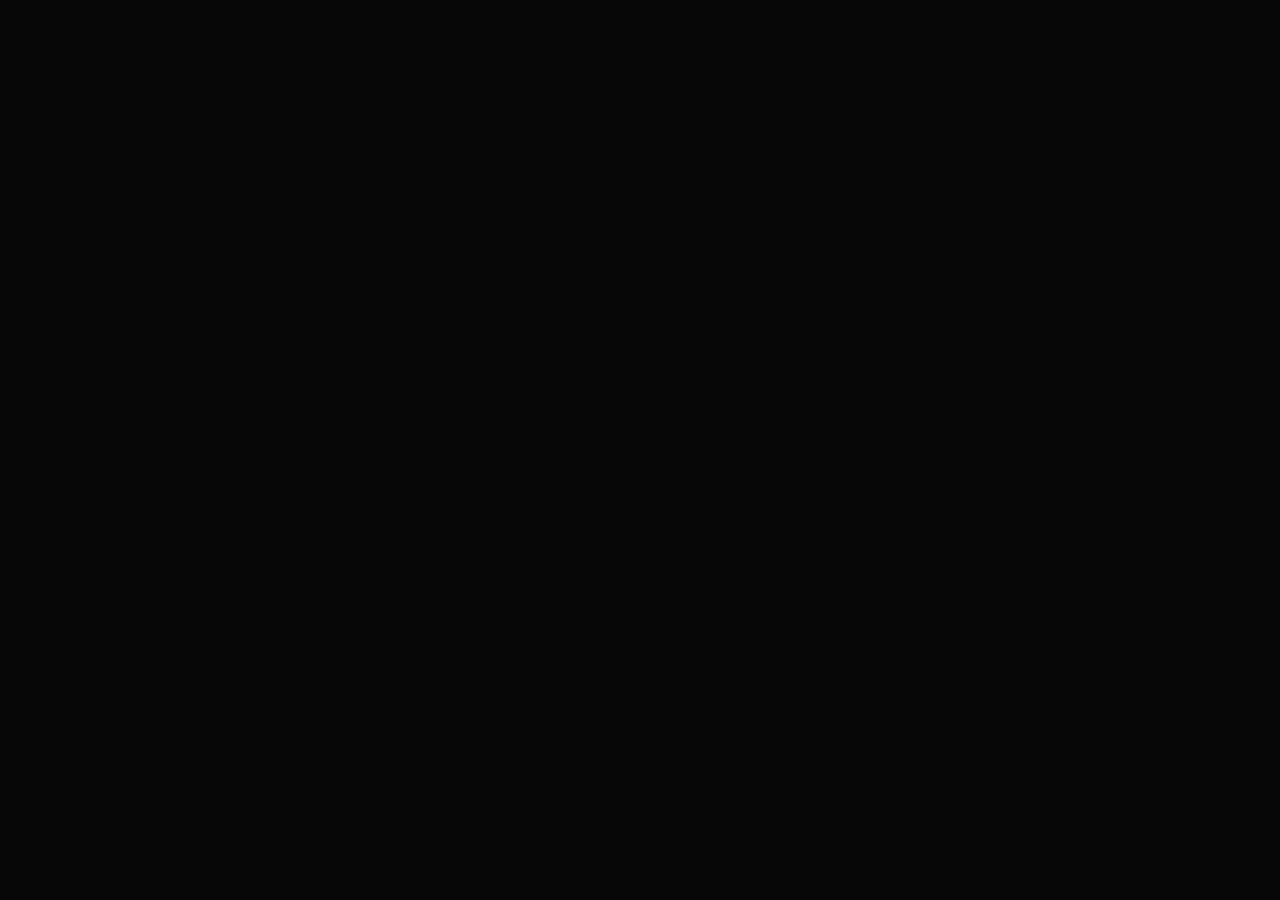
==== wp-content/themes/Mugeo/acervo.html @ 86984d99 "Fazendo o Hero do site" ====
<!DOCTYPE html>
<html lang="pt-br">
<head>
  <meta charset="UTF-8">
  <meta name="viewport" content="width=device-width, initial-scale=1.0">
  <title>Mugeo - Museu geológico UFRR</title>
  <link href="https://fonts.googleapis.com/css2?family=Archivo:wght@400;700&family=Cardo&display=swap" rel="stylesheet">
  <link rel="stylesheet" href="styles/reset.css">
  <link rel="stylesheet" href="styles/style.css">
  <link rel="shortcut icon" href="src/favicon.png" type="image/x-icon">
</head>
<body>
  
</body>
</html>
---- wp-content/themes/Mugeo/styles/style.css ----
/* Geral */
.estrutura {
  display: grid;
  grid-template-columns: minmax(160px, 1fr) 1fr;
  grid-template-areas: 
  "header header header"
  "hero hero hero"
  "content content content"
  "footer footer footer"
  ;
}

body {
  background: #090808;
}

/* Header */
.header {
  grid-area: header;
  background: rgba(0, 0, 0, .5);
  padding: 15px;
  display: grid;
  grid-template-columns: 1fr auto;
  align-items: center;
  z-index: 1;
}

.logo {
  max-width: 150px;
  margin-left: 231px;
}

.logo_a {
  display: flex;
  max-width: 20px;
  align-items: center;
}

.header nav ul {
  display: flex;
  flex-wrap: wrap;
  padding-right: 231px;
}

.header nav a {
  display: block;
  padding: 10px;
  color: white;
  font-size: 18px;
  font-family: 'Cardo', serif;
  transition: .1s;
}

.header nav a:hover {
  text-decoration: underline;
}

.header li + li {
  margin-left: 20px;
}

/* Hero */

.hero{
  position: absolute;
  top: 0;
  grid-area: hero;
  background-image: url("../src/imgs/mugeo_hero.png");
  background-size: 1920px;
  background-repeat: no-repeat;
  font-family: 'Cardo', serif;
  width: 100%;
  height: 1080px;
  color: #F1F3F8;
}

h1 {
  font-size: 93px;
}

.hero p {
  display: inline;
}

.hero a {
  color: #F1F3F8;
  text-decoration: underline;
}

.linha {
  width: 92px;
  padding-bottom: 4px;
}

.linha_small{
  width: 50px;
}

.linha_regular {
  width: 335px;
  padding-bottom: 2px;
  padding-left: 5px;
}

.title {
  position: absolute;
  top: 180px;
  left: 250px;
}

/* Slider do Hero */

.slider-wrapper {
  display: flex;
  position: absolute;
  
  width: 940px;
  top: 500px;
  left: 250px;
}

.slider-wrapper img:nth-child(1) {
  margin-left: -8.5px;
  width: 250px;
}

.slider-wrapper p {
  font-family: 'Archivo';
  font-size: 14px;
  line-height: 15px;
  letter-spacing: 1px;
}

.slider-wrapper h3 {
  font-weight: 700;
  font-size: 18px;
  line-height: 0px;
  margin-top: 15px;
  margin-bottom: 11px;
}

.slider-wrapper div + div {
  margin-left: 30px;
}
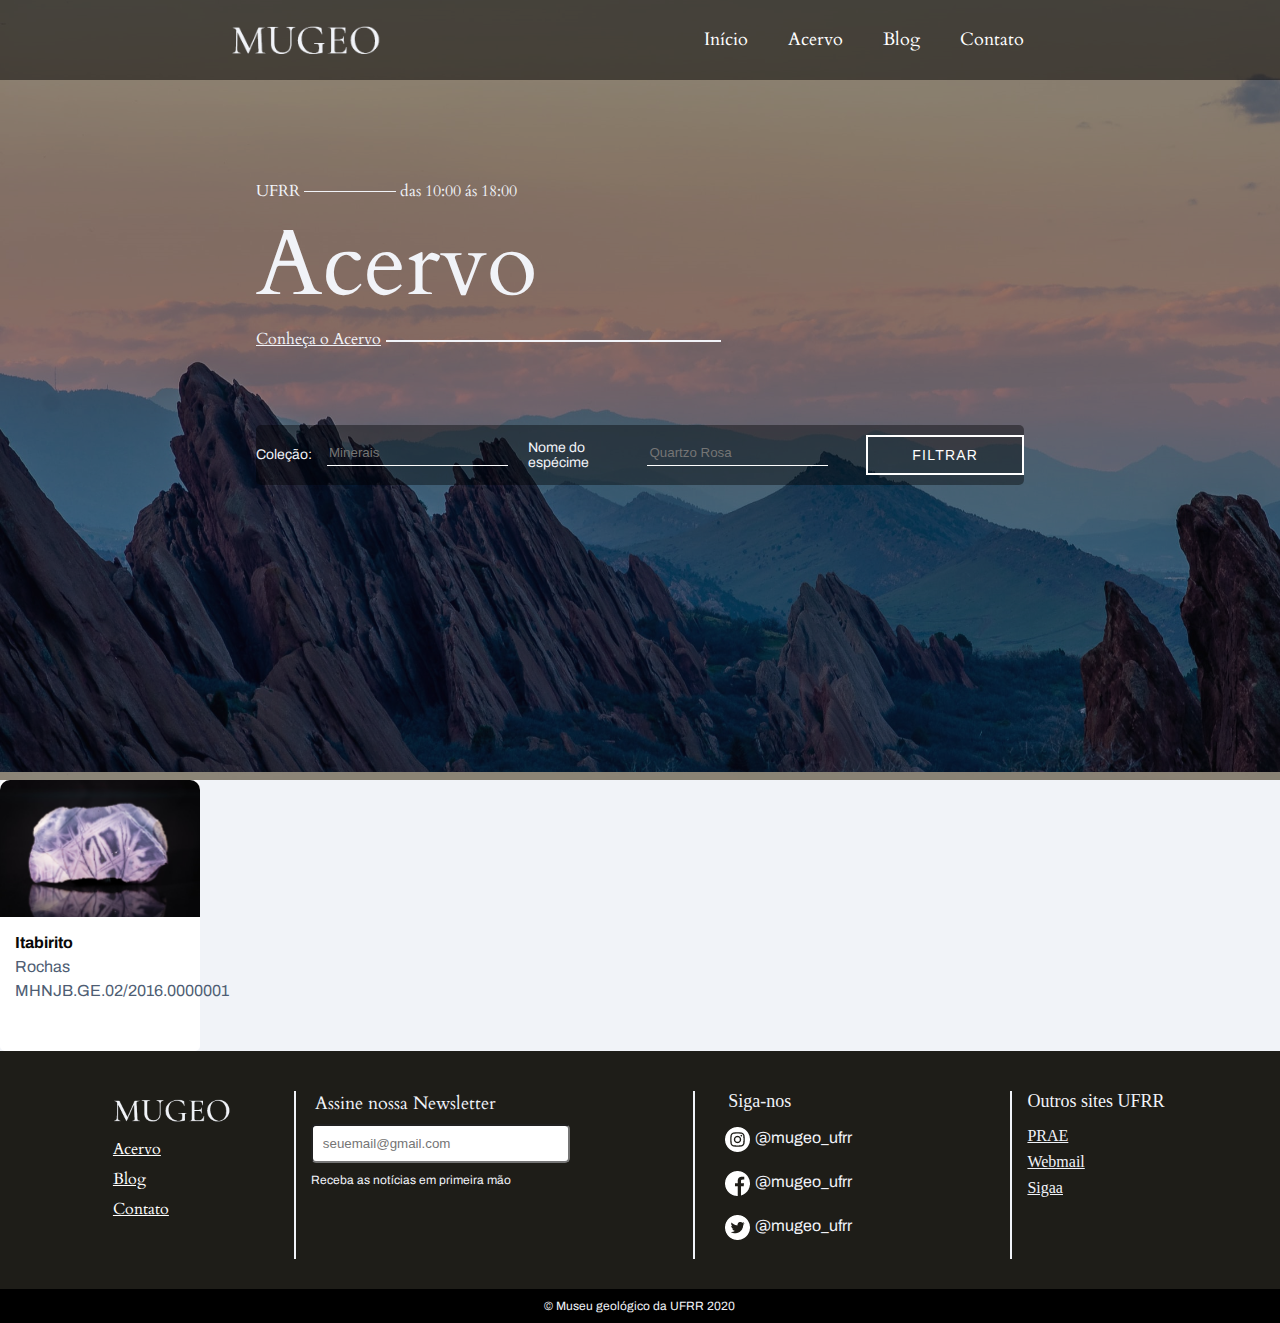
==== commit 020667f4: "Fazendo Hero, Filtro e Itens do Acervo" ====
--- a/wp-content/themes/Mugeo/acervo.html
+++ b/wp-content/themes/Mugeo/acervo.html
@@ -7,9 +7,112 @@
   <link href="https://fonts.googleapis.com/css2?family=Archivo:wght@400;700&family=Cardo&display=swap" rel="stylesheet">
   <link rel="stylesheet" href="styles/reset.css">
   <link rel="stylesheet" href="styles/style.css">
+  <link rel="stylesheet" href="styles/responsivo.css">
+  <link rel="stylesheet" href="styles/acervo.css">
   <link rel="shortcut icon" href="src/favicon.png" type="image/x-icon">
 </head>
 <body>
-  
+  <div class="estrutura">
+    <header class="header">
+      <div>
+        <a href="index.html" class="logo_a" ><img src="src/imgs/mugeo_logo.png" class="logo"  alt="Logo Mugeo"></a>
+      </div>
+      <nav class="nav">
+        <ul>
+          <li><a href="index.html">Início</a></li>
+          <li><a href="acervo.html">Acervo</a></li>
+          <li><a href="blog.html">Blog</a></li>
+          <li><a href="contato.html">Contato</a></li>
+        </ul>
+        
+        
+      </nav>
+    </header>
+
+    <div class="hero">
+      <div class="title">
+        <p>UFRR</p> <img class="linha" src="src/imgs/line_small.png" alt="Linha">
+        <p>das 10:00 ás 18:00</p>
+        <h1>Acervo</h1>
+        <a href="acervo.html">Conheça o Acervo</a><img class="linha_regular" src="src/imgs/line_regular.png" alt="Linha">
+      </div>
+      
+      <div class="input-wrapper">
+        <label for="">Coleção:</label>
+        <input type="text" placeholder="Minerais">
+        <label for="">Nome do espécime</label>
+        <input type="text" placeholder="Quartzo Rosa">
+        <button>Filtrar</button>
+      </div>
+    </div>
+
+    <section class="acervo">
+      <div class="acervo-grid">
+        <div class="acervo-item">
+          <img src="src/imgs/acervo-item.png" alt="">
+            <div class="acervo-item-description">
+            <p>
+              <strong>Itabirito</strong>
+            </p>
+            <p>
+              Rochas
+            </p>
+            <p>
+              MHNJB.GE.02/2016.0000001
+            </p>
+          </div>
+        </div>
+      </div>
+    </section>
+
+    <footer class="footer">
+
+      <div class="footer_grid">
+        <div class="footer_column_1">
+          <img src="src/imgs/mugeo_logo.png" alt="Mugeo">
+          <ul>
+            <li><a href="acervo.html">Acervo</a></li>
+            <li><a href="blog.html">Blog</a></li>
+            <li><a href="contato.html">Contato</a></li>
+          </ul>
+        </div>
+        <div class="footer_column_2">
+          <h3>Assine nossa Newsletter</h3>
+          <form action="">
+            <input type="text" name="email" id="email" placeholder="seuemail@gmail.com">
+          </form>
+          <p>Receba as notícias em primeira mão</p>
+        </div>
+        <div class="footer_column_3">
+          <h3>Siga-nos</h3>
+          <div class="social social_footer">
+            <ul>
+              <li>
+                <a href="https://www.instagram.com/"><img src="src/imgs/icons/instagram_white_icon.png" alt="Instagram Icon"><p>@mugeo_ufrr</p></a>
+              </li>
+              <li>
+                <a href="https://www.facebook.com/"><img src="src/imgs/icons/facebook_white_icon.png" alt="Instagram Icon"><p>@mugeo_ufrr</p></a>
+              </li>
+              <li>
+                <a href="https://twitter.com/home"><img src="src/imgs/icons/twitter_white_icon.png" alt="Instagram Icon"><p>@mugeo_ufrr</p></a>
+              </li>
+            </ul>
+          </div>
+        </div>
+        <div class="footer_column_4">
+          <h3>Outros sites UFRR</h3>
+          <ul>
+            <li><a href="http://prae.ufrr.br/">PRAE</a></li>
+            <li><a href="https://webmail.ufrr.br/">Webmail</a></li>
+            <li><a href="https://sigaa.ufrr.br/">Sigaa</a></li>
+          </ul>
+        </div>
+      </div>
+
+    </footer>
+        <div class="copyright">
+          <p>© Museu geológico da UFRR 2020</p>
+        </div>
+  </div>
 </body>
 </html>--- a/wp-content/themes/Mugeo/styles/style.css
+++ b/wp-content/themes/Mugeo/styles/style.css
@@ -1,28 +1,29 @@
 /* Geral */
 .estrutura {
   display: grid;
-  grid-template-columns: minmax(160px, 1fr) 1fr;
+  grid-template-columns: 1fr 1fr 1fr;
   grid-template-areas: 
   "header header header"
   "hero hero hero"
   "content content content"
   "footer footer footer"
+  "copyright copyright copyright"
   ;
 }
 
 body {
   background: #090808;
+  background-image: url("../src/imgs/mugeo_hero.png");
 }
 
 /* Header */
 .header {
   grid-area: header;
   background: rgba(0, 0, 0, .5);
-  padding: 15px;
+  padding: 15px 15px 15px 0;
   display: grid;
   grid-template-columns: 1fr auto;
   align-items: center;
-  z-index: 1;
 }
 
 .logo {
@@ -62,20 +63,19 @@
 /* Hero */
 
 .hero{
-  position: absolute;
-  top: 0;
   grid-area: hero;
-  background-image: url("../src/imgs/mugeo_hero.png");
-  background-size: 1920px;
+  display: block;
+  margin: 0 auto;
+  background-size: 100%;
   background-repeat: no-repeat;
   font-family: 'Cardo', serif;
-  width: 100%;
-  height: 1080px;
+  width: 60%;
+  height: 700px;
   color: #F1F3F8;
 }
 
 h1 {
-  font-size: 93px;
+  font-size: 5.8rem;
 }
 
 .hero p {
@@ -103,20 +103,13 @@
 }
 
 .title {
-  position: absolute;
-  top: 180px;
-  left: 250px;
+  margin: 100px auto 20px;
 }
 
 /* Slider do Hero */
 
 .slider-wrapper {
   display: flex;
-  position: absolute;
-  
-  width: 940px;
-  top: 500px;
-  left: 250px;
 }
 
 .slider-wrapper img:nth-child(1) {
@@ -140,5 +133,370 @@
 }
 
 .slider-wrapper div + div {
-  margin-left: 30px;
+  margin-left: 1.5%;
+}
+
+/* Conteúdo */
+
+.main {
+  background-color: #F1F3F8;
+  grid-area: content;
+}
+
+.content_grid {
+  width: 980px;
+  margin: 0 auto;
+}
+
+.main h3 {
+  margin-top: 70px; 
+  font-size: 28px;
+  font-weight: 700;
+  font-family: 'Archivo';
+}
+
+.main .linha_preta {
+  display: grid;
+  grid-template-columns: 1fr;
+  margin-top: 8px; 
+  width: 100%;
+  height: 2px;
+  padding-bottom: 48px;
+}
+
+/* Notícias relevantes */
+
+.main article {
+  width: 100%;
+  display: grid;
+  grid-template-rows: 40px 20px 96px;
+  grid-template-areas: 
+  "foto article-title"
+  "foto article-label"
+  "foto article-content"
+  "foto article-button"
+  "blog blog"
+  ;
+  column-gap: 10px;
+}
+
+.main article:not(:nth-child(3)) {
+  margin-top: 35px;
+
+}
+
+.main article img {
+  margin-left: -8.5px;
+  grid-area: foto;
+  box-shadow: 0px 3px 6 rgba(0, 0, 0, 0.4);
+}
+
+.main article h4 {
+  padding-top: 10px;
+  font-size: 18px;
+  font-family: 'Archivo';
+  line-height: 20px;
+  grid-area: article-title;
+}
+
+.main article label {
+  font-size: 14px;
+  font-family: 'Archivo';
+  grid-area: article-label;
+  margin: 0px;
+  color: rgba(0, 0, 0, 0.7);
+}
+
+.main .article-content {
+  grid-area: article-content;
+  font-size: 16px;
+  font-family: 'Archivo';
+}
+
+.main article .article-button {
+  display: flex;
+  background-color: #1E1D18;
+  border-radius: 1px;
+  width: 160px;
+  height: 50px;
+  cursor: pointer;
+  transition: 0.5s;
+}
+
+.main article .article-button:hover {
+  text-decoration: underline;
+  text-decoration-color: #F1F3F8;
+  width: 165px;
+}
+
+.main article .article-button p {
+  margin: 0 auto;
+  align-self: center;
+  font-size: 14px;
+  font-family: 'Archivo';
+  font-weight: 700;
+  color: #F1F3F8;
+}
+
+#line_with_opacity {
+  width: 100%;
+}
+
+.blog-button {
+  grid-area: blog;
+  display: flex;
+  margin: 0 auto;
+  width: 200px;
+  height: 45px;
+  background: transparent;
+  border: 2px solid #1E1D18;
+  border-radius: 2px;
+  cursor: pointer;
+  transition: 0.5s;
+  margin-top: 20px;
+}
+
+.blog-button:hover {
+  box-shadow: 0px 0px 6px black;
+}
+
+.blog-button p {
+  align-self: center;
+  margin: 0 auto;
+  font-family: 'Archivo';
+  font-size: 14px;
+  letter-spacing: 1.5px;
+}
+
+/* Planeje sua visita */
+
+.visita {
+  width: 100%;
+}
+
+.visita_grid {
+  margin-top: -25px;
+  display: grid;
+  grid-template-columns: 1.5fr 1fr;
+  grid-template-areas: 
+  "foto foto"
+  "horario local"
+  ;
+}
+
+.visita_grid img{
+  grid-area: foto;
+  margin-bottom: 50px;
+  width: 100%; 
+}
+
+.horario {
+  grid-area: horario;
+  display: block;
+  position: relative;
+}
+
+.horario h2, .local h2 {
+  font-size: 18px;
+  font-family: 'Archivo';
+  font-weight: 700;
+  line-height: 20px;
+  margin-bottom: 40px;
+}
+
+.horario p, .local p{
+  font-size: 16px;
+  font-family: 'Archivo';
+  line-height: 40px;
+}
+
+.horario p + p {
+  position: absolute;
+  top: 60px;
+  left: 300px;
+}
+
+.local {
+  grid-area: local;
+  display: block;
+}
+
+/* Contato */
+
+.contato_grid {
+  display: grid;
+  grid-template-columns: 1fr 1fr;
+  grid-template-areas: 
+  "foto social"
+  ;
+  gap: 20px;
+}
+
+.contato_grid img:nth-child(1) {
+  grid-area: foto;
+}
+
+.social {
+  grid-area: social;
+}
+
+.social h2 {
+  font-size: 18px;
+  font-family: 'Archivo';
+  font-weight: 700;
+  line-height: 20px;
+  margin-bottom: 10px;
+}
+
+.social p {
+  font-size: 16px;
+  font-family: 'Archivo';
+  line-height: 30px;
+}
+
+.social img + p {
+  display: inline-flex;
+}
+
+.social ul li {
+  position: relative;
+  margin: 15px 0;
+}
+
+.social ul li p {
+  position: absolute;
+  top: -4px;
+  left: 30px;
+}
+
+.social ul li p:hover {
+  text-decoration: underline;
+}
+
+a {
+  color: #F1F3F8;
+}
+
+a:hover {
+  text-decoration: underline;
+}
+
+.buttonbottomspace {
+  margin-bottom: 50px;
+}
+
+/* Footer */
+
+.footer {
+  grid-area: footer;
+  background: #1E1D18;
+  padding: 40px 20px 30px 20px;
+}
+
+.footer_grid {
+  display: grid;
+  grid-template-columns: 0.3fr 0.3fr 0.4fr 0.4fr;
+  grid-template-areas: 
+  "column1 column2 column3 column4"
+  ;
+  margin: 0 auto;
+  justify-items: center;
+}
+
+.footer div + div {
+  border-left: solid #F1F3F8 2px;
+}
+
+.footer div {
+  padding-left: 15px;
+}
+
+.footer_column_1 {
+  grid-area: column1;
+}
+
+.footer_column_1 img {
+  width: 118px;
+}
+
+.footer_column_1 ul li a{
+  display: block;
+  padding: 0px;
+  color: white;
+  font-size: 16px;
+  font-family: 'Cardo', serif;
+  line-height: 30px;
+  transition: .1s;
+  text-decoration: underline;
+}
+
+.footer_column_2 {
+  grid: column2;
+}
+
+.footer_column_2 h3 {
+  font-size: 18px;
+  font-family: 'Cardo';
+  color: #F1F3F8;
+  padding-bottom: 8px;
+  padding-left: 4px;
+}
+
+.footer_column_2 input {
+  width: 235px;
+  padding: 10px 10px;
+  border-radius: 5px;
+}
+
+.footer_column_2 p {
+  color: #F1F3F8;
+  margin-top: 10px;
+  font-family: 'Archivo';
+  font-size: 12px;
+}
+
+.footer_column_3 {
+  grid-area: column3;
+}
+
+.footer_column_3 {
+   color: #F1F3F8;
+}
+
+.footer_column_3 h3 {
+  padding-left: 1em;
+  font-size: 18px;
+}
+
+.footer_column_4 {
+  grid-area: column4;
+}
+
+.footer_column_4 h3 {
+  color: #F1F3F8;
+  font-size: 18px;
+  margin-bottom: 15px;
+}
+
+.footer_column_4 ul li a{
+  color: #F1F3F8;
+  text-decoration: underline;
+  margin-bottom: 50px;
+}
+
+.footer_column_4 ul li {
+  margin-bottom: 8px;
+}
+
+.copyright {
+  grid-area: copyright;
+  color: #F1F3F8;
+  background: #000000;
+  padding: 10px 10px;
+  font-size: 12px;
+  font-family: 'Archivo';
+}
+
+.copyright p {
+  text-align: center;
 }--- a/wp-content/themes/Mugeo/styles/responsivo.css
+++ b/wp-content/themes/Mugeo/styles/responsivo.css
@@ -0,0 +1,214 @@
+/* Responsividade */
+
+/* Tablet */
+@media (max-width: 1050px) {
+  /* Content */
+  .content_grid {
+    width: 720px;
+  }
+
+  .main article {
+    width: 100%;
+    grid-template-rows: 50px 20px auto;
+  }
+
+  .main article h4 {
+    font-size: 16px;
+  }
+
+  .main article label {
+    font-size: 12px;
+  }
+
+  .main .article-content {
+    font-size: 14px;
+  }
+
+  /* Contato */
+  .contato_img {
+    width: 510px;
+  }
+
+  /* Header */
+  .header {
+    display: block;
+  }
+
+  .header div {
+    width: 150px;
+    margin: 0 auto;
+    
+  }
+
+  .header .nav {
+    margin: 0 auto;
+    width: 300px;
+    
+  }
+
+  .header nav ul {
+    display: flex;
+    flex-wrap: nowrap;
+    padding-right: 0;
+  }
+
+  .header nav ul li{
+    overflow: hidden; 
+    text-overflow: ellipsis;
+    white-space: nowrap;
+  }
+
+  .header nav span {
+    color: wheat;
+    text-align: center;
+    white-space: nowrap;
+  }
+
+  .header li + li {
+    margin-left: 8px;
+  }
+
+  .header .logo {
+    margin-left: 0px;
+  }
+
+  /* Footer */
+  .footer_grid {
+    grid-template-columns: 1fr;
+    gap: 20px;
+    grid-template-areas: 
+    "column1"
+    "column2"
+    "column3"
+    "column4"
+    ;
+    text-align: center;
+  }
+
+  .footer div {
+    padding: 0px;
+  }
+
+  .footer_column_3 {
+    display: none;
+  }
+
+  .footer_grid div + div {
+    border-top: solid #F1F3F8 2px;
+    border-left: none;
+    padding-top: 10px;
+  }
+
+  /* Hero */
+
+  .hero {
+    text-align: center;
+    height: 500px;
+  }
+
+  .slider-wrapper {
+    display: none;
+  }
+
+  .linha_regular {
+    display: none;
+  }
+}
+/* Smartphone */
+@media (max-width: 600px) {
+  /* Header */
+  .header {
+    padding: 10px 15px 10px 15px;
+  }
+
+  /* Hero */
+  .hero h1 {
+    font-size: 2.5rem;
+  }
+
+  .hero p {
+    font-size: 12px;
+  }
+
+  .linha {
+    width: 20px;
+  }
+
+  /* Content */
+  /* Notícias relevantes */
+  .content_grid {
+    width: 250px;
+  }
+
+  .main article {
+    grid-template-columns: 1fr;
+    grid-template-areas: 
+    "foto"
+    "article-title"
+    "article-label"
+    "article-content"
+    "article-button"
+    "blog"
+    ;
+    grid-template-rows: auto auto auto auto auto auto;
+  }
+
+  .main h3 {
+    margin-top: 30px;
+  }
+
+  .main .linha_preta {
+    padding-bottom: 30px;
+  }
+
+  .main article img {
+    width: 100%;
+    margin-left: 0px;
+  }
+
+  .main article h4 {
+    font-weight: 700;
+  }
+
+  .main .article-content {
+    margin: 10px 0 10px 0;
+    
+  }
+
+  /* Planeje sua visita */
+  .visita_grid {
+    grid-template-columns: 1fr;
+    grid-template-areas: 
+    "foto"
+    "horario"
+    "local"
+    ;
+  }
+
+  .visita_grid img {
+    margin-top: 10px;
+    margin-bottom: 10px;
+  }
+
+  .horario p + p {
+    left: 150px;
+  }
+
+  .local h2 {
+    margin-top: 15px;
+    margin-bottom: 10px;
+  }
+
+  /* Contato */
+  .contato_grid {
+    grid-template-columns: 1fr;
+    grid-template-areas: 
+    "foto"
+    "social"
+    ;
+  }
+
+  .contato_grid .contato_img {
+    width: 100%;
+  }
+}
--- a/wp-content/themes/Mugeo/styles/acervo.css
+++ b/wp-content/themes/Mugeo/styles/acervo.css
@@ -0,0 +1,101 @@
+/* Geral */
+.estrutura {
+  display: grid;
+  grid-template-columns: 1fr 1fr 1fr;
+  grid-template-areas: 
+  "header header header"
+  "hero hero hero"
+  "acervo acervo acervo"
+  "footer footer footer"
+  "copyright copyright copyright"
+  ;
+}
+
+body {
+  background: #090808;
+  background-image: url("../src/imgs/mugeo_hero.png");
+}
+
+/* Acervo */
+.input-wrapper {
+  margin-top: 75px;
+  background-color: rgba(0, 0, 0, 0.4);
+  height: 60px;
+  border-radius: 5px;
+  display: flex;
+  align-items: center;
+  justify-content: center;
+}
+
+.input-wrapper label {
+  font-family: 'Archivo';
+  font-size: 14px;
+  margin-right: 15px;
+}
+
+.input-wrapper input {
+  width: 200px;
+  padding-bottom: 5px;
+  border-radius: 0px;
+  margin-right: 20px;
+  background: transparent;
+  border-bottom: 1px solid #fff;
+  border-left: none;
+  border-right: none;
+  border-top: none;
+  color: white;
+}
+
+.input-wrapper button {
+  width: 180px;
+  height: 40px;
+  background: transparent;
+  border-radius: 0px;
+  border: 2px solid #fff;
+  margin-left: 18px;
+  text-transform: uppercase;
+  color: white;
+  letter-spacing: 1.2px;
+  font-weight: 700px;
+  font-size: 14px;
+  transition: 1s;
+}
+
+.input-wrapper button:hover {
+  width: 200px;
+}
+
+.acervo {
+  grid-area: acervo;
+  width: 100%;
+  background: #F1F3F8;
+}
+
+.acervo-grid {
+  grid-template-columns: 1fr 1fr 1fr 1fr;
+}
+
+.acervo-item {
+  width: 200px;
+  border-radius: 5px;
+  background: #fff;
+}
+
+.acervo-item img {
+  width: 200px;
+}
+
+.acervo-item-description {
+  padding: 10px 0 0 15px;
+  height: 120px;
+  font-family: 'Archivo';
+  line-height: 24px;
+}
+
+.acervo-item-description p {
+  color: #4E5D73;
+}
+
+.acervo-item-description strong {
+  color: #090808;
+}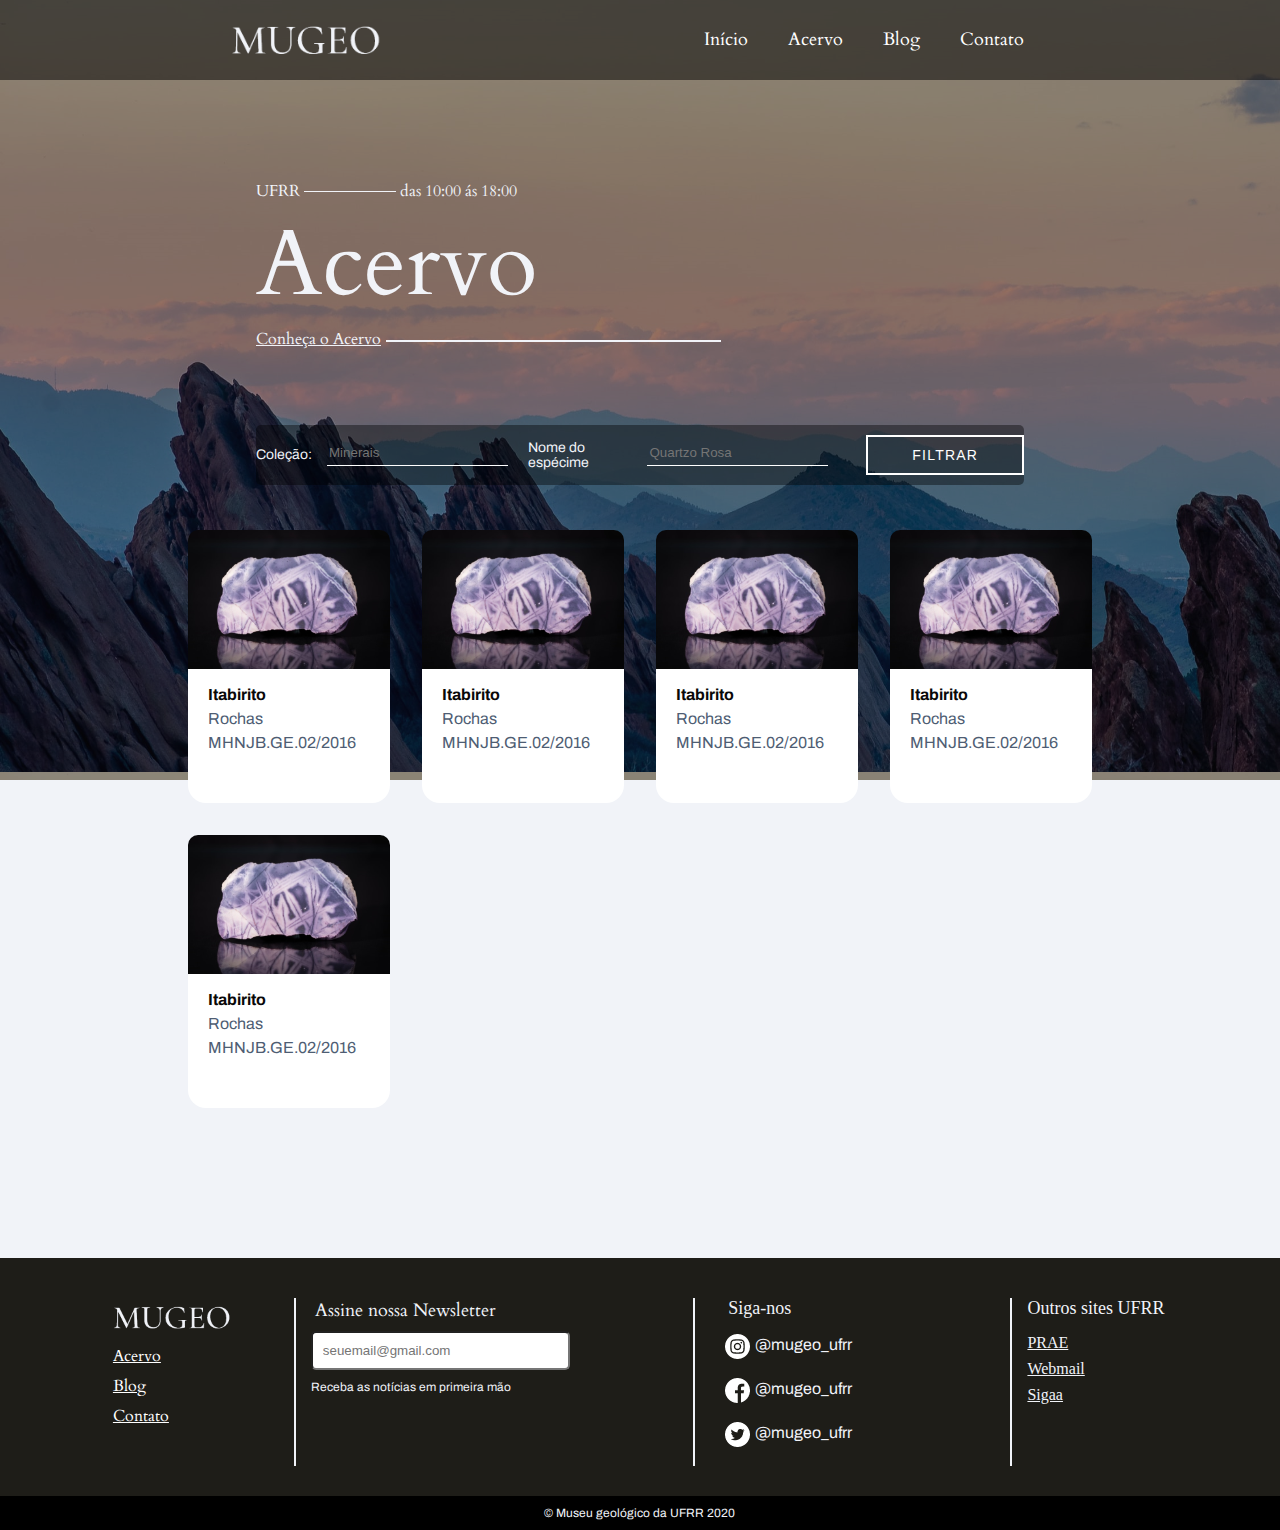
==== commit 330dea6d: "Adicionando estilo aos itens do acervo" ====
--- a/wp-content/themes/Mugeo/acervo.html
+++ b/wp-content/themes/Mugeo/acervo.html
@@ -48,6 +48,7 @@
 
     <section class="acervo">
       <div class="acervo-grid">
+        
         <div class="acervo-item">
           <img src="src/imgs/acervo-item.png" alt="">
             <div class="acervo-item-description">
@@ -58,10 +59,68 @@
               Rochas
             </p>
             <p>
-              MHNJB.GE.02/2016.0000001
+              MHNJB.GE.02/2016
             </p>
           </div>
         </div>
+        <div class="acervo-item">
+          <img src="src/imgs/acervo-item.png" alt="">
+            <div class="acervo-item-description">
+            <p>
+              <strong>Itabirito</strong>
+            </p>
+            <p>
+              Rochas
+            </p>
+            <p>
+              MHNJB.GE.02/2016
+            </p>
+          </div>
+        </div>
+        <div class="acervo-item">
+          <img src="src/imgs/acervo-item.png" alt="">
+            <div class="acervo-item-description">
+            <p>
+              <strong>Itabirito</strong>
+            </p>
+            <p>
+              Rochas
+            </p>
+            <p>
+              MHNJB.GE.02/2016
+            </p>
+          </div>
+        </div>
+        <div class="acervo-item">
+          <img src="src/imgs/acervo-item.png" alt="">
+            <div class="acervo-item-description">
+            <p>
+              <strong>Itabirito</strong>
+            </p>
+            <p>
+              Rochas
+            </p>
+            <p>
+              MHNJB.GE.02/2016
+            </p>
+          </div>
+        </div>
+        <div class="acervo-item">
+          <img src="src/imgs/acervo-item.png" alt="">
+            <div class="acervo-item-description">
+            <p>
+              <strong>Itabirito</strong>
+            </p>
+            <p>
+              Rochas
+            </p>
+            <p>
+              MHNJB.GE.02/2016
+            </p>
+          </div>
+        </div>
+
+
       </div>
     </section>
 
--- a/wp-content/themes/Mugeo/styles/acervo.css
+++ b/wp-content/themes/Mugeo/styles/acervo.css
@@ -68,25 +68,32 @@
 .acervo {
   grid-area: acervo;
   width: 100%;
+  display: flex;
+  margin: 0 auto;
+  justify-content: center;
   background: #F1F3F8;
+  padding-bottom: 150px;
 }
 
 .acervo-grid {
+  margin-top: -250px;
+  display: grid;
+  gap: 32px;
   grid-template-columns: 1fr 1fr 1fr 1fr;
 }
 
 .acervo-item {
-  width: 200px;
-  border-radius: 5px;
+  width: 202px;
+  border-radius: 18px;
   background: #fff;
 }
 
 .acervo-item img {
-  width: 200px;
+  width: 202px;
 }
 
 .acervo-item-description {
-  padding: 10px 0 0 15px;
+  padding: 10px 0 0 20px;
   height: 120px;
   font-family: 'Archivo';
   line-height: 24px;
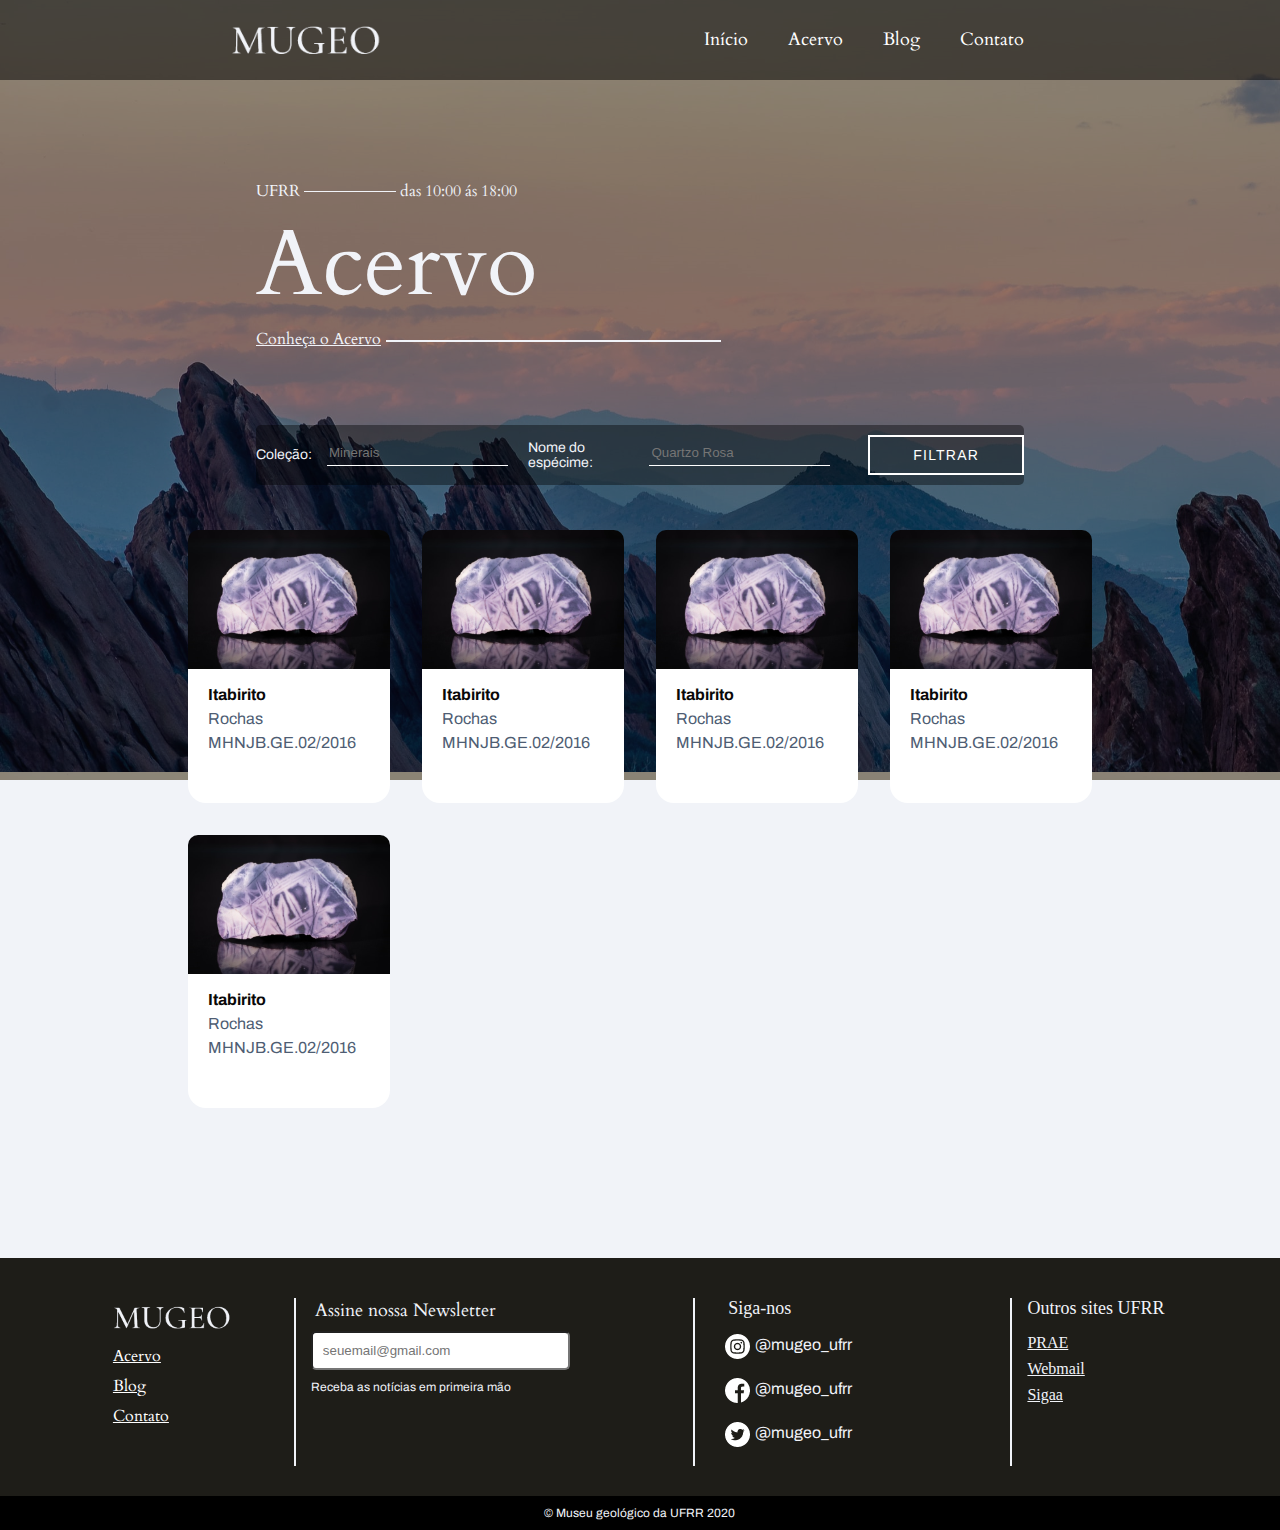
==== commit 2e05a40e: "Criando resposivo para página acervo" ====
--- a/wp-content/themes/Mugeo/acervo.html
+++ b/wp-content/themes/Mugeo/acervo.html
@@ -7,8 +7,8 @@
   <link href="https://fonts.googleapis.com/css2?family=Archivo:wght@400;700&family=Cardo&display=swap" rel="stylesheet">
   <link rel="stylesheet" href="styles/reset.css">
   <link rel="stylesheet" href="styles/style.css">
+  <link rel="stylesheet" href="styles/acervo.css">
   <link rel="stylesheet" href="styles/responsivo.css">
-  <link rel="stylesheet" href="styles/acervo.css">
   <link rel="shortcut icon" href="src/favicon.png" type="image/x-icon">
 </head>
 <body>
@@ -40,7 +40,7 @@
       <div class="input-wrapper">
         <label for="">Coleção:</label>
         <input type="text" placeholder="Minerais">
-        <label for="">Nome do espécime</label>
+        <label for="">Nome do espécime:</label>
         <input type="text" placeholder="Quartzo Rosa">
         <button>Filtrar</button>
       </div>
@@ -120,7 +120,6 @@
           </div>
         </div>
 
-
       </div>
     </section>
 
--- a/wp-content/themes/Mugeo/styles/responsivo.css
+++ b/wp-content/themes/Mugeo/styles/responsivo.css
@@ -70,6 +70,16 @@
 
   .header .logo {
     margin-left: 0px;
+  }
+
+  /* Acervo */
+
+  .acervo-grid {
+    margin-top: 100px;
+  }
+
+  .input-wrapper input {
+    width: 150px;
   }
 
   /* Footer */
@@ -211,4 +221,58 @@
   .contato_grid .contato_img {
     width: 100%;
   }
+
+  /* Acervo */
+
+  .acervo-grid {
+    grid-template-columns: 1fr 1fr;
+  }
+
+  .input-wrapper {
+    display: grid;
+    grid-template-columns: 1fr;
+    grid-template-areas: 
+    "colecao"
+    "nome"
+    "button"
+    ;
+  }
+
+  .input-wrapper input {
+    margin: 0 auto;
+  }
+
+  .input-wrapper {
+    margin-top: 25px;
+    height: 300px;
+    margin-bottom: 25px;
+  }
+
+  .input-wrapper button {
+    margin: 0 auto;
+  }
+
+  .hero {
+    height: 100%;
+  }
+
+  .hero h1 {
+    font-size: 4rem;
+  }
+  /* Itens do acervo */
+  .acervo-grid {
+    grid-template-columns: 1fr;
+    gap: 5px;
+  }
+  .acervo-item {
+    width: 250px;
+    height: 300px;
+    border-radius: 18px;
+    background: #fff;
+    margin-bottom: 10px;
+  }
+
+  .acervo-item img {
+    width: 250px;
+  }
 }
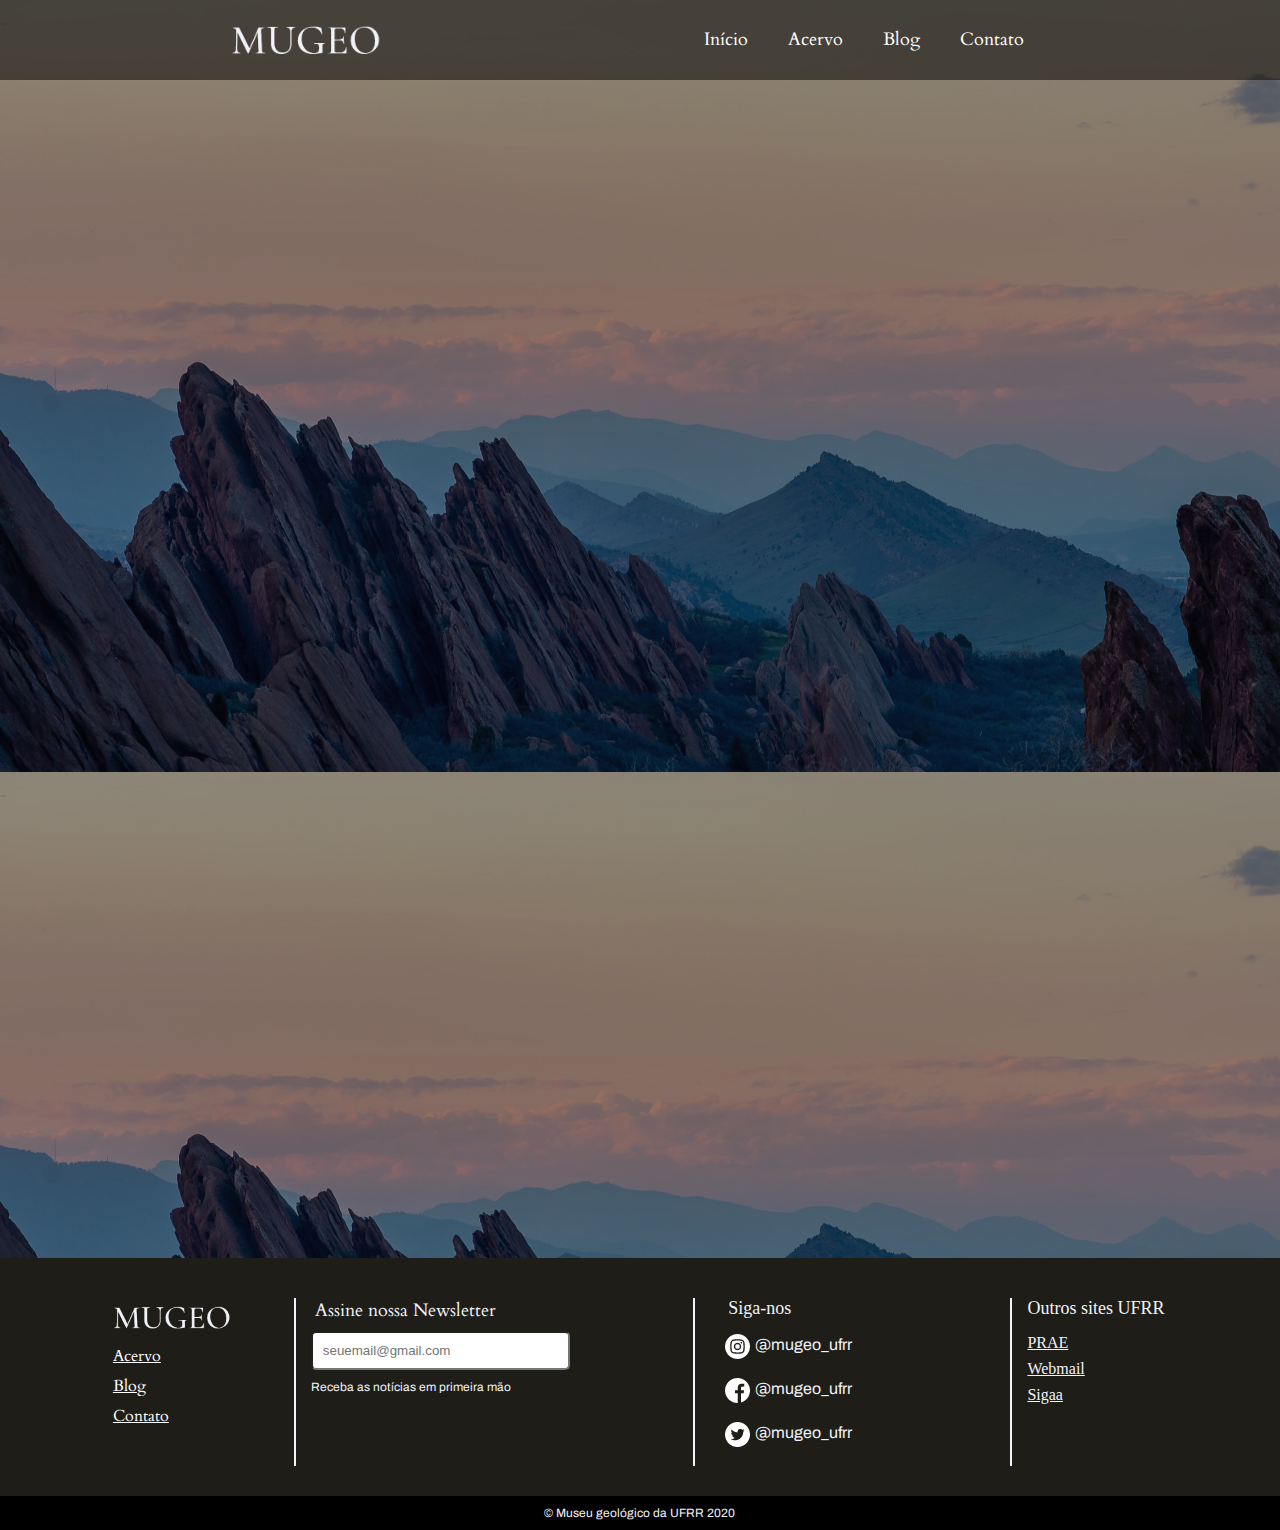
==== commit c5c2c29a: "Adicionando animações aos Heros das páginas" ====
--- a/wp-content/themes/Mugeo/acervo.html
+++ b/wp-content/themes/Mugeo/acervo.html
@@ -31,13 +31,17 @@
 
     <div class="hero">
       <div class="title">
-        <p>UFRR</p> <img class="linha" src="src/imgs/line_small.png" alt="Linha">
-        <p>das 10:00 ás 18:00</p>
-        <h1>Acervo</h1>
-        <a href="acervo.html">Conheça o Acervo</a><img class="linha_regular" src="src/imgs/line_regular.png" alt="Linha">
+        <div data-anime="1200">
+          <p>UFRR</p> <img class="linha" src="src/imgs/line_small.png" alt="Linha">
+          <p>das 10:00 ás 18:00</p>
+        </div>
+        <h1 data-anime="800">Acervo</h1>
+        <div data-anime="1400">
+          <a href="acervo.html">Conheça o Acervo</a><img class="linha_regular" src="src/imgs/line_regular.png" alt="Linha">
+        </div>
       </div>
       
-      <div class="input-wrapper">
+      <div class="input-wrapper" data-anime="1800">
         <label for="">Coleção:</label>
         <input type="text" placeholder="Minerais">
         <label for="">Nome do espécime:</label>
@@ -46,7 +50,7 @@
       </div>
     </div>
 
-    <section class="acervo">
+    <section class="acervo" data-anime="1800">
       <div class="acervo-grid">
         
         <div class="acervo-item">
@@ -172,5 +176,7 @@
           <p>© Museu geológico da UFRR 2020</p>
         </div>
   </div>
+  <script src="scripts/simple-anime.js"></script>
+  <script src="scripts/main.js"></script>
 </body>
 </html>--- a/wp-content/themes/Mugeo/styles/style.css
+++ b/wp-content/themes/Mugeo/styles/style.css
@@ -5,10 +5,14 @@
   grid-template-areas: 
   "header header header"
   "hero hero hero"
+  "hero2 hero2 hero2"
   "content content content"
+  "sidebar sidebar sidebar"
+  "news news news"
   "footer footer footer"
   "copyright copyright copyright"
   ;
+  overflow: hidden;
 }
 
 body {
@@ -103,7 +107,7 @@
 }
 
 .title {
-  margin: 100px auto 20px;
+  margin: 100px auto 50px;
 }
 
 /* Slider do Hero */
@@ -336,6 +340,10 @@
   grid-area: foto;
 }
 
+.svg-icon {
+  width: 25px;
+}
+
 .social {
   grid-area: social;
 }
@@ -499,4 +507,28 @@
 
 .copyright p {
   text-align: center;
+}
+
+/* Animações */
+
+[data-anime] {
+  opacity: 0;
+}
+.anime {
+  opacity: 1;
+  transform: none;
+  transition: transform .8s, opacity .8s;
+}
+
+.fadeInDown {
+  transform: translate3d(0,-20px,0);
+}
+.fadeInUp {
+  transform: translate3d(0,20px,0);
+}
+.fadeInRight {
+  transform: translate3d(20px,0,0);
+}
+.fadeInLeft {
+  transform: translate3d(-20px,0,0);
 }--- a/wp-content/themes/Mugeo/styles/acervo.css
+++ b/wp-content/themes/Mugeo/styles/acervo.css
@@ -14,6 +14,10 @@
 body {
   background: #090808;
   background-image: url("../src/imgs/mugeo_hero.png");
+}
+
+.title {
+  margin: 100px auto 20px;
 }
 
 /* Acervo */
--- a/wp-content/themes/Mugeo/styles/responsivo.css
+++ b/wp-content/themes/Mugeo/styles/responsivo.css
@@ -76,6 +76,7 @@
 
   .acervo-grid {
     margin-top: 100px;
+    grid-template-columns: 1fr 1fr 1fr;
   }
 
   .input-wrapper input {
@@ -113,7 +114,7 @@
 
   .hero {
     text-align: center;
-    height: 500px;
+    /* height: 500px; */
   }
 
   .slider-wrapper {
@@ -122,6 +123,66 @@
 
   .linha_regular {
     display: none;
+  }
+
+  /* Contato */
+  .contato-estrutura {
+    width: 100%;
+    grid-template-columns: 1fr;
+    justify-items: center;
+  }
+
+  .contato-estrutura .contato-img {
+    width: 80%;
+    margin-left: 0px;
+    padding-bottom: 0px;
+  }
+
+
+  .contato-form {
+    grid-column: 1;
+    grid-row: auto;
+    margin-left: 0;
+    margin-top: 40px;
+    margin-bottom: 40px;
+    width: 60%;
+  }
+
+  /* Blog */
+
+  .blog-hero {
+    width: 440px;
+  }
+
+  .blog-hero img {
+    width: 420px;
+  }
+
+  .blog-hero h2 {
+    grid-column: 1;
+  }
+
+  .blog-hero p {
+    grid-column: 1;
+    /* text-align: center; */
+    width: 100%;
+  }
+
+  .blog-wrapper {
+    grid-template-columns: 1fr;
+    width: 100%;
+  }
+
+  /* Blog content */
+
+  .sidebar-wrapper {
+    grid-row: -1;
+    margin: 0 20px;
+  }
+
+  .post-wrapper {
+    width: 640px;
+    margin: 0 auto;
   }
 }
 /* Smartphone */
@@ -133,7 +194,7 @@
 
   /* Hero */
   .hero h1 {
-    font-size: 2.5rem;
+    font-size: 2.5em;
   }
 
   .hero p {
@@ -257,7 +318,7 @@
   }
 
   .hero h1 {
-    font-size: 4rem;
+    font-size: 2.5rem;
   }
   /* Itens do acervo */
   .acervo-grid {
@@ -275,4 +336,84 @@
   .acervo-item img {
     width: 250px;
   }
+
+  /* Contato */
+  
+  .contato-estrutura {
+    width: 100%;
+    grid-template-columns: 1fr;
+    justify-items: center;
+  }
+
+  .contato-estrutura .contato-img {
+    width: 100%;
+    margin-left: 0px;
+    padding-bottom: 0px;
+  }
+
+  .contato-form {
+    grid-column: 1;
+    grid-row: auto;
+    margin-left: 0;
+    margin-top: 40px;
+    margin-bottom: 40px;
+  }
+
+  /* Blog */
+
+  .post-wrapper {
+    width: 100%;
+  }
+
+  .blog-hero {
+    width: 100%;
+    justify-items: center;
+  }
+
+  .blog-hero img {
+    width: 320px;
+  }
+
+  .blog-hero h2 {
+    text-align: center;
+  }
+
+  .blog-hero p {
+    text-align: center;
+  }
+
+  /* Blog content */
+
+  .post {
+    grid-template-columns: 1fr;
+    justify-items: center;
+  }
+
+  .post img {
+    grid-row: span 4;
+  }
+
+  .post label {
+    grid-column: 1;
+  }
+
+  .post h3 {
+    grid-column: 1;
+    font-size: 18px;
+  }
+
+  .post p {
+    grid-column: 1;
+    font-size: 14px;
+    padding: 0 15px;
+    text-align: center;
+  }
+
+  .post a {
+    grid-column: 1;
+  }
+
+  .newsletter input{
+    width: 250px;
+  }
 }
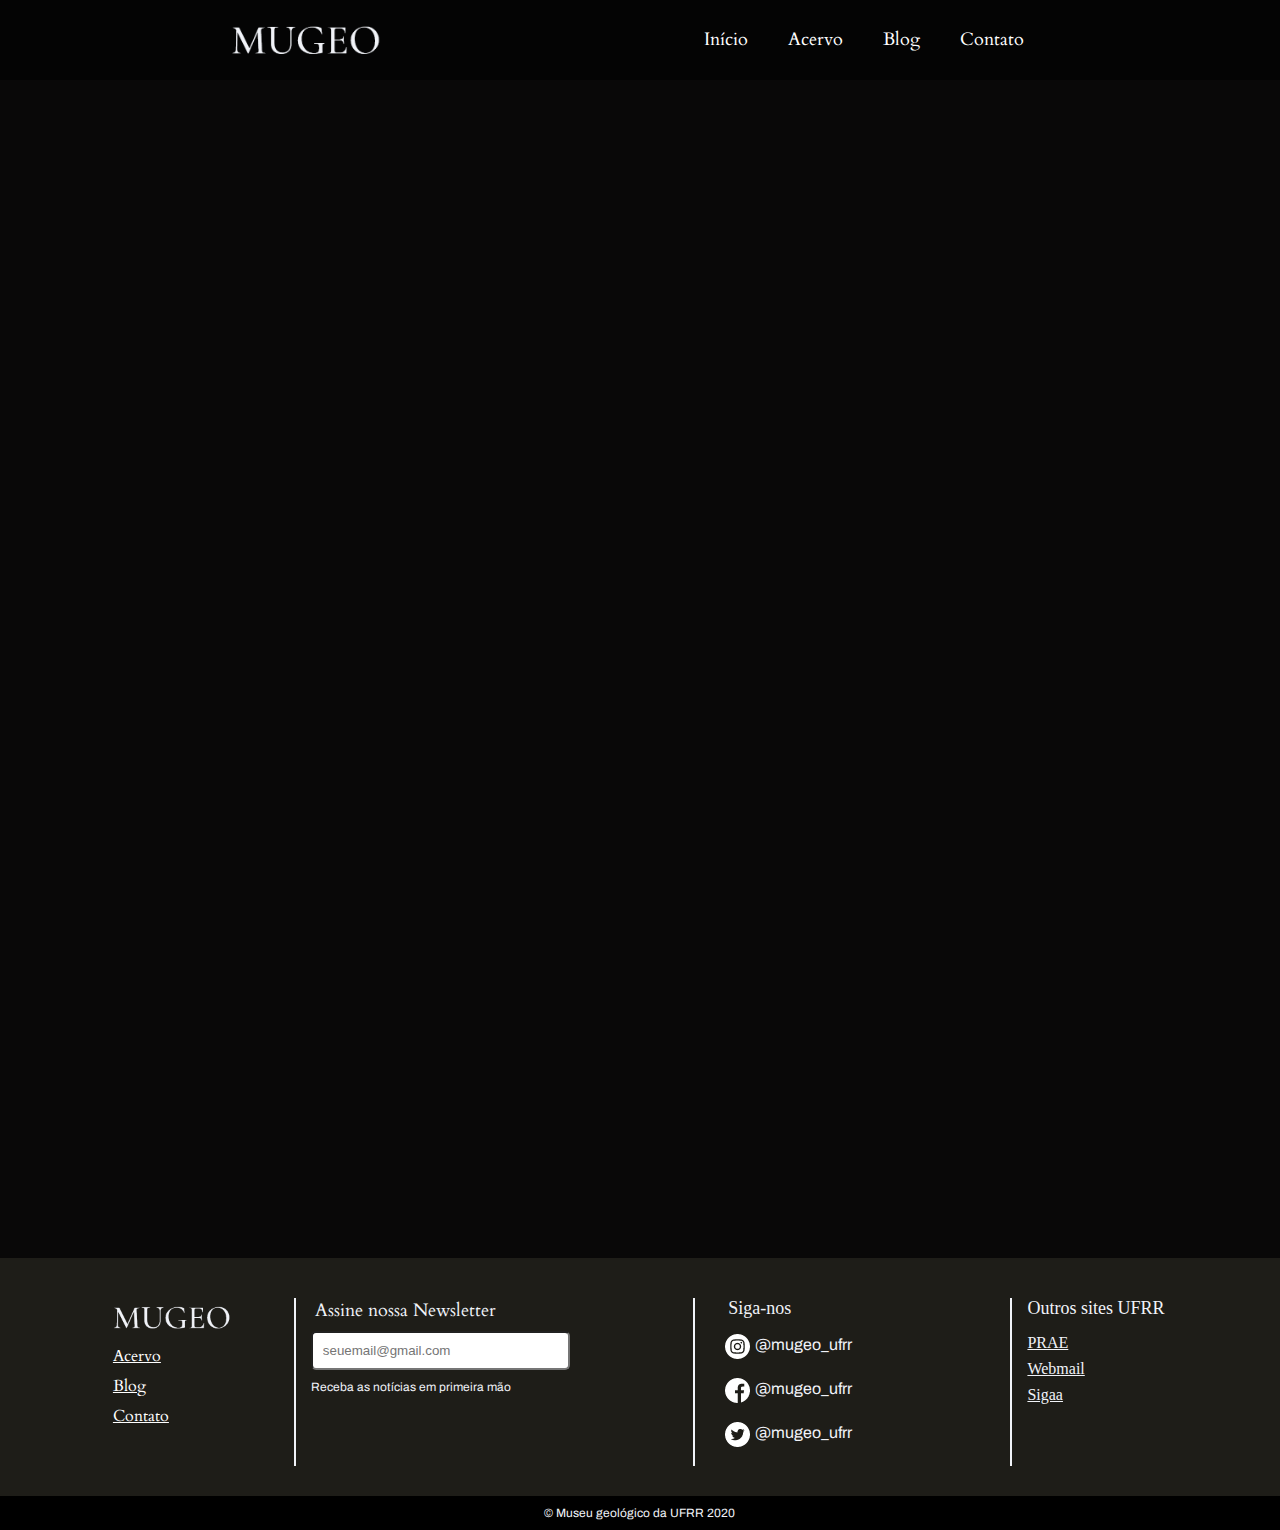
==== commit 4a4400a5: "Colocando style.css na raiz do tema" ====
--- a/wp-content/themes/Mugeo/acervo.html
+++ b/wp-content/themes/Mugeo/acervo.html
@@ -1,21 +1,21 @@
 <!DOCTYPE html>
 <html lang="pt-br">
+
 <head>
   <meta charset="UTF-8">
   <meta name="viewport" content="width=device-width, initial-scale=1.0">
   <title>Mugeo - Museu geológico UFRR</title>
   <link href="https://fonts.googleapis.com/css2?family=Archivo:wght@400;700&family=Cardo&display=swap" rel="stylesheet">
-  <link rel="stylesheet" href="styles/reset.css">
-  <link rel="stylesheet" href="styles/style.css">
-  <link rel="stylesheet" href="styles/acervo.css">
+  <link rel="stylesheet" href="style.css">
   <link rel="stylesheet" href="styles/responsivo.css">
   <link rel="shortcut icon" href="src/favicon.png" type="image/x-icon">
 </head>
+
 <body>
   <div class="estrutura">
     <header class="header">
       <div>
-        <a href="index.html" class="logo_a" ><img src="src/imgs/mugeo_logo.png" class="logo"  alt="Logo Mugeo"></a>
+        <a href="index.html" class="logo_a"><img src="src/imgs/mugeo_logo.png" class="logo" alt="Logo Mugeo"></a>
       </div>
       <nav class="nav">
         <ul>
@@ -24,23 +24,24 @@
           <li><a href="blog.html">Blog</a></li>
           <li><a href="contato.html">Contato</a></li>
         </ul>
-        
-        
+
+
       </nav>
     </header>
 
     <div class="hero">
-      <div class="title">
+      <div class="title_acervo">
         <div data-anime="1200">
           <p>UFRR</p> <img class="linha" src="src/imgs/line_small.png" alt="Linha">
           <p>das 10:00 ás 18:00</p>
         </div>
         <h1 data-anime="800">Acervo</h1>
         <div data-anime="1400">
-          <a href="acervo.html">Conheça o Acervo</a><img class="linha_regular" src="src/imgs/line_regular.png" alt="Linha">
+          <a href="acervo.html">Conheça o Acervo</a><img class="linha_regular" src="src/imgs/line_regular.png"
+            alt="Linha">
         </div>
       </div>
-      
+
       <div class="input-wrapper" data-anime="1800">
         <label for="">Coleção:</label>
         <input type="text" placeholder="Minerais">
@@ -52,10 +53,10 @@
 
     <section class="acervo" data-anime="1800">
       <div class="acervo-grid">
-        
+
         <div class="acervo-item">
           <img src="src/imgs/acervo-item.png" alt="">
-            <div class="acervo-item-description">
+          <div class="acervo-item-description">
             <p>
               <strong>Itabirito</strong>
             </p>
@@ -69,7 +70,7 @@
         </div>
         <div class="acervo-item">
           <img src="src/imgs/acervo-item.png" alt="">
-            <div class="acervo-item-description">
+          <div class="acervo-item-description">
             <p>
               <strong>Itabirito</strong>
             </p>
@@ -83,7 +84,7 @@
         </div>
         <div class="acervo-item">
           <img src="src/imgs/acervo-item.png" alt="">
-            <div class="acervo-item-description">
+          <div class="acervo-item-description">
             <p>
               <strong>Itabirito</strong>
             </p>
@@ -97,7 +98,7 @@
         </div>
         <div class="acervo-item">
           <img src="src/imgs/acervo-item.png" alt="">
-            <div class="acervo-item-description">
+          <div class="acervo-item-description">
             <p>
               <strong>Itabirito</strong>
             </p>
@@ -111,7 +112,7 @@
         </div>
         <div class="acervo-item">
           <img src="src/imgs/acervo-item.png" alt="">
-            <div class="acervo-item-description">
+          <div class="acervo-item-description">
             <p>
               <strong>Itabirito</strong>
             </p>
@@ -150,13 +151,22 @@
           <div class="social social_footer">
             <ul>
               <li>
-                <a href="https://www.instagram.com/"><img src="src/imgs/icons/instagram_white_icon.png" alt="Instagram Icon"><p>@mugeo_ufrr</p></a>
+                <a href="https://www.instagram.com/"><img src="src/imgs/icons/instagram_white_icon.png"
+                    alt="Instagram Icon">
+                  <p>@mugeo_ufrr</p>
+                </a>
               </li>
               <li>
-                <a href="https://www.facebook.com/"><img src="src/imgs/icons/facebook_white_icon.png" alt="Instagram Icon"><p>@mugeo_ufrr</p></a>
+                <a href="https://www.facebook.com/"><img src="src/imgs/icons/facebook_white_icon.png"
+                    alt="Instagram Icon">
+                  <p>@mugeo_ufrr</p>
+                </a>
               </li>
               <li>
-                <a href="https://twitter.com/home"><img src="src/imgs/icons/twitter_white_icon.png" alt="Instagram Icon"><p>@mugeo_ufrr</p></a>
+                <a href="https://twitter.com/home"><img src="src/imgs/icons/twitter_white_icon.png"
+                    alt="Instagram Icon">
+                  <p>@mugeo_ufrr</p>
+                </a>
               </li>
             </ul>
           </div>
@@ -172,11 +182,12 @@
       </div>
 
     </footer>
-        <div class="copyright">
-          <p>© Museu geológico da UFRR 2020</p>
-        </div>
+    <div class="copyright">
+      <p>© Museu geológico da UFRR 2020</p>
+    </div>
   </div>
   <script src="scripts/simple-anime.js"></script>
   <script src="scripts/main.js"></script>
 </body>
+
 </html>--- a/wp-content/themes/Mugeo/style.css
+++ b/wp-content/themes/Mugeo/style.css
@@ -0,0 +1,1067 @@
+@import 'styles/reset.css';
+/* @import 'styles/acervo.css'; */
+/* @import 'styles/blog.css'; */
+/* @import 'styles/contato.css'; */
+/* @import 'styles/post-template.css'; */
+
+/* Animações das páginas*/
+
+[data-anime] {
+  opacity: 0;
+}
+.anime {
+  opacity: 1;
+  transform: none;
+  transition: transform .8s, opacity .8s;
+}
+
+.fadeInDown {
+  transform: translate3d(0,-20px,0);
+}
+.fadeInUp {
+  transform: translate3d(0,20px,0);
+}
+.fadeInRight {
+  transform: translate3d(20px,0,0);
+}
+.fadeInLeft {
+  transform: translate3d(-20px,0,0);
+}
+
+/* Página Home */
+
+.estrutura {
+  display: grid;
+  grid-template-columns: 1fr 1fr 1fr;
+  grid-template-areas: 
+  "header header header"
+  "hero hero hero"
+  "hero2 hero2 hero2"
+  "acervo acervo acervo"
+  "content content content"
+  "sidebar sidebar sidebar"
+  "news news news"
+  "footer footer footer"
+  "copyright copyright copyright"
+  ;
+  overflow: hidden;
+}
+
+body {
+  background: #090808;
+  background-image: url("../src/imgs/mugeo_hero.png");
+  background-size: contain;
+}
+
+/* Header */
+.header {
+  grid-area: header;
+  background: rgba(0, 0, 0, .5);
+  padding: 15px 15px 15px 0;
+  display: grid;
+  grid-template-columns: 1fr auto;
+  align-items: center;
+}
+
+.logo {
+  max-width: 150px;
+  margin-left: 231px;
+}
+
+.logo_a {
+  display: flex;
+  max-width: 20px;
+  align-items: center;
+}
+
+.header nav ul {
+  display: flex;
+  flex-wrap: wrap;
+  padding-right: 231px;
+}
+
+.header nav a {
+  display: block;
+  padding: 10px;
+  color: white;
+  font-size: 18px;
+  font-family: 'Cardo', serif;
+  transition: .1s;
+}
+
+.header nav a:hover {
+  text-decoration: underline;
+}
+
+.header li + li {
+  margin-left: 20px;
+}
+
+/* Hero */
+
+.hero{
+  grid-area: hero;
+  display: block;
+  margin: 0 auto;
+  background-size: 100%;
+  background-repeat: no-repeat;
+  font-family: 'Cardo', serif;
+  width: 60%;
+  height: 700px;
+  color: #F1F3F8;
+}
+
+h1 {
+  font-size: 5.8rem;
+}
+
+.hero p {
+  display: inline;
+}
+
+.hero a {
+  color: #F1F3F8;
+  text-decoration: underline;
+}
+
+.linha {
+  width: 92px;
+  padding-bottom: 4px;
+}
+
+.linha_small{
+  width: 50px;
+}
+
+.linha_regular {
+  width: 335px;
+  padding-bottom: 2px;
+  padding-left: 5px;
+}
+
+.title {
+  margin: 100px auto 50px;
+}
+
+/* Slider do Hero */
+
+.slider-wrapper {
+  display: flex;
+}
+
+.slider-wrapper img:nth-child(1) {
+  margin-left: -8.5px;
+  width: 250px;
+}
+
+.slider-wrapper p {
+  font-family: 'Archivo';
+  font-size: 14px;
+  line-height: 15px;
+  letter-spacing: 1px;
+}
+
+.slider-wrapper h3 {
+  font-weight: 700;
+  font-size: 18px;
+  line-height: 0px;
+  margin-top: 15px;
+  margin-bottom: 11px;
+}
+
+.slider-wrapper div + div {
+  margin-left: 1.5%;
+}
+
+/* Conteúdo */
+
+.main {
+  background-color: #F1F3F8;
+  grid-area: content;
+}
+
+.content_grid {
+  width: 980px;
+  margin: 0 auto;
+}
+
+/* Seção de notícias relevantes */
+
+.main h3 {
+  margin-top: 70px; 
+  font-size: 28px;
+  font-weight: 700;
+  font-family: 'Archivo';
+}
+
+.main .linha_preta {
+  display: grid;
+  grid-template-columns: 1fr;
+  margin-top: 8px; 
+  width: 100%;
+  height: 2px;
+  padding-bottom: 48px;
+}
+
+/* Article da sessão notícias importantes */
+
+.main article {
+  width: 100%;
+  display: grid;
+  grid-template-rows: 40px 20px 96px;
+  grid-template-areas: 
+  "foto article-title"
+  "foto article-label"
+  "foto article-content"
+  "foto article-button"
+  "blog blog"
+  ;
+  column-gap: 10px;
+}
+
+.main article:not(:nth-child(3)) {
+  margin-top: 35px;
+
+}
+
+.main article img {
+  margin-left: -8.5px;
+  grid-area: foto;
+  box-shadow: 0px 3px 6 rgba(0, 0, 0, 0.4);
+}
+
+.main article h4 {
+  padding-top: 10px;
+  font-size: 18px;
+  font-family: 'Archivo';
+  line-height: 20px;
+  grid-area: article-title;
+}
+
+.main article label {
+  font-size: 14px;
+  font-family: 'Archivo';
+  grid-area: article-label;
+  margin: 0px;
+  color: rgba(0, 0, 0, 0.7);
+}
+
+.main .article-content {
+  grid-area: article-content;
+  font-size: 16px;
+  font-family: 'Archivo';
+}
+
+.main article .article-button {
+  display: flex;
+  background-color: #1E1D18;
+  border-radius: 1px;
+  width: 160px;
+  height: 50px;
+  cursor: pointer;
+  transition: 0.5s;
+}
+
+.main article .article-button:hover {
+  text-decoration: underline;
+  text-decoration-color: #F1F3F8;
+  width: 165px;
+}
+
+.main article .article-button p {
+  margin: 0 auto;
+  align-self: center;
+  font-size: 14px;
+  font-family: 'Archivo';
+  font-weight: 700;
+  color: #F1F3F8;
+}
+
+#line_with_opacity {
+  width: 100%;
+}
+
+/* Botão de acessar o blog */
+
+.blog-button {
+  grid-area: blog;
+  display: flex;
+  margin: 0 auto;
+  width: 200px;
+  height: 45px;
+  background: transparent;
+  border: 2px solid #1E1D18;
+  border-radius: 2px;
+  cursor: pointer;
+  transition: 0.5s;
+  margin-top: 20px;
+}
+
+.blog-button:hover {
+  box-shadow: 0px 0px 6px black;
+}
+
+.blog-button p {
+  align-self: center;
+  margin: 0 auto;
+  font-family: 'Archivo';
+  font-size: 14px;
+  letter-spacing: 1.5px;
+}
+
+.black-a {
+  color: #1E1D18;
+}
+
+/* Sessão de planeje sua visíta */
+
+.visita {
+  width: 100%;
+}
+
+.visita_grid {
+  margin-top: -25px;
+  display: grid;
+  grid-template-columns: 1.5fr 1fr;
+  grid-template-areas: 
+  "foto foto"
+  "horario local"
+  ;
+}
+
+.visita_grid img{
+  grid-area: foto;
+  margin-bottom: 50px;
+  width: 100%; 
+}
+
+.horario {
+  grid-area: horario;
+  display: block;
+  position: relative;
+}
+
+.horario h2, .local h2 {
+  font-size: 18px;
+  font-family: 'Archivo';
+  font-weight: 700;
+  line-height: 20px;
+  margin-bottom: 40px;
+}
+
+.horario p, .local p{
+  font-size: 16px;
+  font-family: 'Archivo';
+  line-height: 40px;
+}
+
+.horario p + p {
+  position: absolute;
+  top: 60px;
+  left: 300px;
+}
+
+.local {
+  grid-area: local;
+  display: block;
+}
+
+/* Sessão de contato da home */
+
+.contato_grid {
+  display: grid;
+  grid-template-columns: 1fr 1fr;
+  grid-template-areas: 
+  "foto social"
+  ;
+  gap: 20px;
+}
+
+.contato_grid img:nth-child(1) {
+  grid-area: foto;
+}
+
+.svg-icon {
+  width: 25px;
+}
+
+.social {
+  grid-area: social;
+}
+
+.social h2 {
+  font-size: 18px;
+  font-family: 'Archivo';
+  font-weight: 700;
+  line-height: 20px;
+  margin-bottom: 10px;
+}
+
+.social p {
+  font-size: 16px;
+  font-family: 'Archivo';
+  line-height: 30px;
+}
+
+.social img + p {
+  display: inline-flex;
+}
+
+.social ul li {
+  position: relative;
+  margin: 15px 0;
+}
+
+.social ul li p {
+  position: absolute;
+  top: -4px;
+  left: 30px;
+}
+
+.social ul li p:hover {
+  text-decoration: underline;
+}
+
+a {
+  color: #F1F3F8;
+}
+
+a:hover {
+  text-decoration: underline;
+}
+
+.buttonbottomspace {
+  margin-bottom: 50px;
+}
+
+/* Footer */
+
+.footer {
+  grid-area: footer;
+  background: #1E1D18;
+  padding: 40px 20px 30px 20px;
+}
+
+.footer_grid {
+  display: grid;
+  grid-template-columns: 0.3fr 0.3fr 0.4fr 0.4fr;
+  grid-template-areas: 
+  "column1 column2 column3 column4"
+  ;
+  margin: 0 auto;
+  justify-items: center;
+}
+
+.footer div + div {
+  border-left: solid #F1F3F8 2px;
+}
+
+.footer div {
+  padding-left: 15px;
+}
+
+.footer_column_1 {
+  grid-area: column1;
+}
+
+.footer_column_1 img {
+  width: 118px;
+}
+
+.footer_column_1 ul li a{
+  display: block;
+  padding: 0px;
+  color: white;
+  font-size: 16px;
+  font-family: 'Cardo', serif;
+  line-height: 30px;
+  transition: .1s;
+  text-decoration: underline;
+}
+
+.footer_column_2 {
+  grid: column2;
+}
+
+.footer_column_2 h3 {
+  font-size: 18px;
+  font-family: 'Cardo';
+  color: #F1F3F8;
+  padding-bottom: 8px;
+  padding-left: 4px;
+}
+
+.footer_column_2 input {
+  width: 235px;
+  padding: 10px 10px;
+  border-radius: 5px;
+}
+
+.footer_column_2 p {
+  color: #F1F3F8;
+  margin-top: 10px;
+  font-family: 'Archivo';
+  font-size: 12px;
+}
+
+.footer_column_3 {
+  grid-area: column3;
+}
+
+.footer_column_3 {
+   color: #F1F3F8;
+}
+
+.footer_column_3 h3 {
+  padding-left: 1em;
+  font-size: 18px;
+}
+
+.footer_column_4 {
+  grid-area: column4;
+}
+
+.footer_column_4 h3 {
+  color: #F1F3F8;
+  font-size: 18px;
+  margin-bottom: 15px;
+}
+
+.footer_column_4 ul li a{
+  color: #F1F3F8;
+  text-decoration: underline;
+  margin-bottom: 50px;
+}
+
+.footer_column_4 ul li {
+  margin-bottom: 8px;
+}
+
+/* Copyright do footer */
+
+.copyright {
+  grid-area: copyright;
+  color: #F1F3F8;
+  background: #000000;
+  padding: 10px 10px;
+  font-size: 12px;
+  font-family: 'Archivo';
+}
+
+.copyright p {
+  text-align: center;
+}
+
+/* Página Acervo */
+
+.title_acervo {
+  margin: 100px auto 50px;
+}
+
+/* Input de pesquisa */
+
+.input-wrapper {
+  margin-top: 75px;
+  background-color: rgba(0, 0, 0, 0.4);
+  height: 60px;
+  border-radius: 5px;
+  display: flex;
+  align-items: center;
+  justify-content: center;
+}
+
+.input-wrapper label {
+  font-family: 'Archivo';
+  font-size: 14px;
+  margin-right: 15px;
+}
+
+.input-wrapper input {
+  width: 200px;
+  padding-bottom: 5px;
+  border-radius: 0px;
+  margin-right: 20px;
+  background: transparent;
+  border-bottom: 1px solid #fff;
+  border-left: none;
+  border-right: none;
+  border-top: none;
+  color: white;
+}
+
+.input-wrapper button {
+  width: 180px;
+  height: 40px;
+  background: transparent;
+  border-radius: 0px;
+  border: 2px solid #fff;
+  margin-left: 18px;
+  text-transform: uppercase;
+  color: white;
+  letter-spacing: 1.2px;
+  font-weight: 700px;
+  font-size: 14px;
+  transition: 1s;
+}
+
+.input-wrapper button:hover {
+  width: 200px;
+}
+
+/* Grid do acervo */
+
+.acervo {
+  grid-area: acervo;
+  width: 100%;
+  display: flex;
+  margin: 0 auto;
+  justify-content: center;
+  background: #F1F3F8;
+  padding-bottom: 150px;
+}
+
+.acervo-grid {
+  margin-top: -250px;
+  display: grid;
+  gap: 32px;
+  grid-template-columns: 1fr 1fr 1fr 1fr;
+}
+
+/* Itens do acervo */
+
+.acervo-item {
+  width: 202px;
+  border-radius: 18px;
+  background: #fff;
+}
+
+.acervo-item img {
+  width: 202px;
+}
+
+.acervo-item-description {
+  padding: 10px 0 0 20px;
+  height: 120px;
+  font-family: 'Archivo';
+  line-height: 24px;
+}
+
+.acervo-item-description p {
+  color: #4E5D73;
+}
+
+.acervo-item-description strong {
+  color: #090808;
+}
+
+/* Página Blog */
+
+/* Blog hero */
+
+.blog-hero {
+  width: 1050px;
+  margin: 25px auto;
+  grid-area: hero;
+  display: grid;
+  grid-template-rows: 80px auto;
+  gap: 20px;
+}
+
+.blog-hero img {
+  width: 670px;
+  grid-row: span 2;
+}
+
+.blog-hero a {
+  grid-column: 2;
+  font-family: 'Archivo';
+  font-weight: 700;
+  font-size: 18px;
+  color: white;
+}
+
+.blog-hero h2 {
+  grid-column: 2;
+  font-family: 'Archivo';
+  font-weight: 700;
+  font-size: 18px;
+  color: white;
+}
+
+.blog-hero p {
+  width: 300px;
+  grid-column: 2;
+  font-family: 'Archivo';
+  font-size: 14px;
+  line-height: 20px;
+  color: white;
+}
+
+/* Notícias menores do Hero do blog */
+
+.blog-noticias-hero {
+  width: 1050px;
+  margin: 25px auto;
+  color: white;
+  grid-area: hero2;
+}
+
+.slider-wrapper-blog {
+  display: flex;
+  margin-top: -40px;
+}
+
+.slider-wrapper-blog img:nth-child(1) {
+  margin-left: -8.5px;
+  width: 290px;
+}
+
+.slider-wrapper-blog p {
+  font-family: 'Archivo';
+  font-size: 14px;
+  line-height: 15px;
+  letter-spacing: 1px;
+}
+
+.slider-wrapper-blog h3 {
+  font-weight: 700;
+  font-size: 18px;
+  line-height: 0px;
+  margin-top: 15px;
+  margin-bottom: 11px;
+}
+
+.slider-wrapper-blog div + div {
+  margin-left: 1.5%;
+}
+
+/* Conteúdo do blog */
+
+.main-blog {
+  background-color: #F1F3F8;
+  grid-area: content;
+  margin: 25px auto;
+  width: 100%;
+  height: 100%;
+}
+
+.blog-wrapper {
+  width: 1050px;
+  margin: 50px auto;
+  display: grid;
+  grid-template-columns: 3fr 1.5fr;
+  grid-template-areas: 
+  "post-wrapper sidebar"
+  ;
+}
+
+.post-wrapper {
+  grid-area: post-wrapper;
+}
+
+/* Post componente */
+
+.post {
+  grid-area: sidebar;
+  display: grid;
+  grid-template-columns: 1fr 3fr;
+  gap: 20px;
+  grid-template-rows: 10px 40px 130px 10px;
+  margin-bottom: 50px;
+}
+
+.post img {
+  grid-row: span 3;
+}
+
+.post label {
+  grid-column: 2;
+  font-family: 'Archivo';
+  font-weight: 700;
+  font-size: 12px;
+  color: #EE3A19;
+}
+
+.post h3 {
+  grid-column: 2;
+  font-family: 'Archivo';
+  font-weight: 700;
+  font-size: 24px;
+  color:#1E1D18;
+}
+
+.post p {
+  grid-column: 2;
+  font-family: 'Archivo';
+  font-size: 16px;
+  line-height: 22px;
+}
+
+.post a {
+  grid-column: 2;
+  font-family: 'Archivo';
+  font-size: 18px;
+  font-weight: 700;
+  text-decoration: underline;
+  color:#1E1D18;
+}
+
+/* Newsletter */
+
+.newsletter {
+  background-color: #1E1D18;
+  grid-area: news;
+  margin: 25px auto;
+  padding: 45px 0;
+  width: 100%;
+  height: 100%;
+  text-align: center;
+}
+
+.newsletter h2 {
+  color: #F1F3F8;
+  font-size: 48px;
+  font-family: 'Cardo';
+}
+
+.newsletter h3 {
+  color: #F1F3F8;
+  font-size: 18px;
+  margin-bottom: 30px;
+}
+
+.newsletter input {
+  display: block;
+  margin: 0 auto;
+  font-family: 'Archivo';
+  width: 350px;
+  height: 40px;
+  border-radius: 5px;
+}
+
+.newsletter input + input {
+  margin-top: 15px;
+}
+
+.newsletter input:nth-child(5) {
+  width: 130px;
+  height: 40px;
+  background: #4E5D73;
+  color: #F1F3F8;
+  font-weight: 700;
+  letter-spacing: 1.2px;
+  transition: 0.8s;
+}
+
+.newsletter input:nth-child(5):hover {
+  width: 150px;
+}
+
+/* Sidebar */
+
+.sidebar-component {
+  background-color: #DADDE6;
+  padding: 5px 20px 25px 20px;
+  border-radius: 10px;
+  margin-bottom: 20px;
+}
+
+.sidebar-component img {
+  width: 20px;
+}
+
+.sidebar-component input {
+  margin-left: 10px;
+  background: transparent;
+  font-size: 14px;
+  font-family: 'Archivo';
+  border: transparent;
+}
+
+.sidebar-component p {
+  font-family: 'Archivo';
+}
+
+.sidebar-item {
+  display: flex;
+  align-content: center;
+  margin-top: 20px;
+  margin-bottom: 5px;
+}
+
+.sidebar-item label {
+  font-family: 'Archivo';
+  margin-left: 10px;
+}
+
+/* Ajuste do Footer da página blog */
+
+.footer_grid-blog {
+  display: grid;
+  grid-template-columns: 0.3fr 0.3fr 0.4fr 0.4fr;
+  grid-template-areas: 
+  "column1 column2 column3 column4"
+  ;
+  margin: 0 auto;
+  justify-items: center;
+}
+
+.footer-blog div + div {
+  border-left: solid #F1F3F8 2px;
+}
+
+.footer-blog div {
+  padding-left: 15px;
+}
+
+.footer_grid-blog {
+  grid-template-columns: 0.28fr 0.3fr 0.3fr;
+  grid-template-areas: 
+  "column1 column3 column4"
+  ;
+}
+
+/* Página Contato */
+
+.contato-body {
+  background-image: url("../src/imgs/contato.jpg");
+}
+
+.contato-estrutura {
+  grid-area: content;
+  width: 940px;
+  margin: 0 auto;
+  display: grid;
+  grid-template-columns: 536px 444px;
+}
+
+.hero-contato {
+  grid-area: hero;
+  display: block;
+  margin: 0 auto;
+  background-size: 100%;
+  background-repeat: no-repeat;
+  font-family: 'Cardo', serif;
+  width: 60%;
+  height: 700px;
+  color: #F1F3F8;
+}
+
+.hero-contato {
+  grid-area: unset;
+  height: auto;
+  margin: 0px;
+  margin-bottom: 40px;
+}
+
+.hero-contato p {
+  display: inline;
+}
+
+.hero-contato a {
+  color: #F1F3F8;
+  text-decoration: underline;
+}
+
+.hero-contato .title {
+  margin: 100px auto 20px;
+}
+
+.hero-contato .linha_regular {
+  width: 200px;
+}
+
+/* Horario e dias */
+
+.horarioedias {
+  position: relative;
+  grid-column: 1;
+  color: #F1F3F8;
+}
+
+.horarioedias h3 {
+  font-family: 'Archivo';
+  font-size: 18px;
+  letter-spacing: 0.6px;
+  margin-bottom: 20px;
+}
+
+.horarioedias p {
+  font-family: 'Archivo';
+  font-size: 14px;
+  line-height: 30px;
+}
+
+.horarioedias p + p {
+  position: absolute;
+  top: 40px;
+  left: 200px;
+}
+
+.contato-estrutura .contato-img {
+  grid-column: 1;
+  width: 536px;
+  margin-top: 20px;
+  margin-left: -10px;
+  padding-bottom: 100px;
+}
+
+/* Formulário */
+
+.contato-form {
+  background: #ffffff;
+  margin-left: 30px;
+  margin-top: 100px;
+  border-radius: 4px;
+  padding: 15px 30px 50px 30px;
+  grid-column: 2;
+  grid-row: 1;
+  display: block;
+  font-family: 'Archivo';
+  font-size: 14px;
+  height: fit-content;
+  grid-row: 1 / 4;
+}
+
+.contato-icon {
+  display: flex;
+  align-items: center;
+}
+
+.contato-icon strong {
+  margin-left: 10px;
+}
+
+.contato-form label {
+  display: block;
+  margin: 4px 0px;
+}
+
+.contato-form input {
+  width: 98%;
+  height: 30px;
+  margin-top: 4px;
+}
+
+.contato-form textarea {
+  display: block;
+  width: 98%;
+  height: 130px;
+  margin: 10px 0;
+  max-width: 98%;
+}
+
+.contato-form input:nth-child(7) {
+  width: 150px;
+  background: transparent;
+  border: 2px solid #000;
+  border-radius: 0px;
+  font-weight: 700;
+  letter-spacing: 1.2px;
+  margin-bottom: 20px;
+  transition: 0.2s;
+}
+
+.contato-form input:nth-child(7):hover {
+  width: 160px;
+}--- a/wp-content/themes/Mugeo/styles/responsivo.css
+++ b/wp-content/themes/Mugeo/styles/responsivo.css
@@ -2,6 +2,9 @@
 
 /* Tablet */
 @media (max-width: 1050px) {
+  body {
+    background-size: inherit;
+  }
   /* Content */
   .content_grid {
     width: 720px;
@@ -110,11 +113,41 @@
     padding-top: 10px;
   }
 
+  .footer_grid-blog {
+    grid-template-columns: 1fr;
+    gap: 20px;
+    grid-template-areas: 
+    "column1"
+    "column2"
+    "column3"
+    "column4"
+    ;
+    text-align: center;
+  }
+
+  .footer-blog div {
+    padding: 0px;
+  }
+
+  .footer_column_3-blog {
+    display: none;
+  }
+
+  .footer_grid-blog div + div {
+    border-top: solid #F1F3F8 2px;
+    border-left: none;
+    padding-top: 10px;
+  }
+
   /* Hero */
 
   .hero {
     text-align: center;
     /* height: 500px; */
+  }
+
+  .slider-wrapper-blog {
+    display: none;
   }
 
   .slider-wrapper {
@@ -183,6 +216,27 @@
   .post-wrapper {
     width: 640px;
     margin: 0 auto;
+  }
+
+  /* Post Template */
+
+  .post-content-wrapper {
+    width: 80%;
+    box-shadow: none;
+  }
+
+  .post-content-wrapper h1 {
+    font-size: 28px;
+    width: 100%;
+  }
+
+  .post-content-wrapper img {
+    width: 300px;
+  }
+
+  .post-content-wrapper p {
+    width: 100%;
+    font-size: 18px;
   }
 }
 /* Smartphone */
@@ -315,10 +369,19 @@
 
   .hero {
     height: 100%;
+    padding-bottom: 100px;
   }
 
   .hero h1 {
-    font-size: 2.5rem;
+    font-size: 2.7rem;
+  }
+
+  .hero-contato h1 {
+    font-size: 2.7rem;
+  }
+
+  .hero-contato {
+    text-align: center;
   }
   /* Itens do acervo */
   .acervo-grid {
@@ -416,4 +479,25 @@
   .newsletter input{
     width: 250px;
   }
+
+  /* Post Template */
+
+  .post-content-wrapper {
+    width: 80%;
+    box-shadow: none;
+  }
+
+  .post-content-wrapper h1 {
+    font-size: 22px;
+    width: 100%;
+  }
+
+  .post-content-wrapper img {
+    width: 300px;
+  }
+
+  .post-content-wrapper p {
+    font-size: 16px;
+    width: 100%;
+  }
 }
